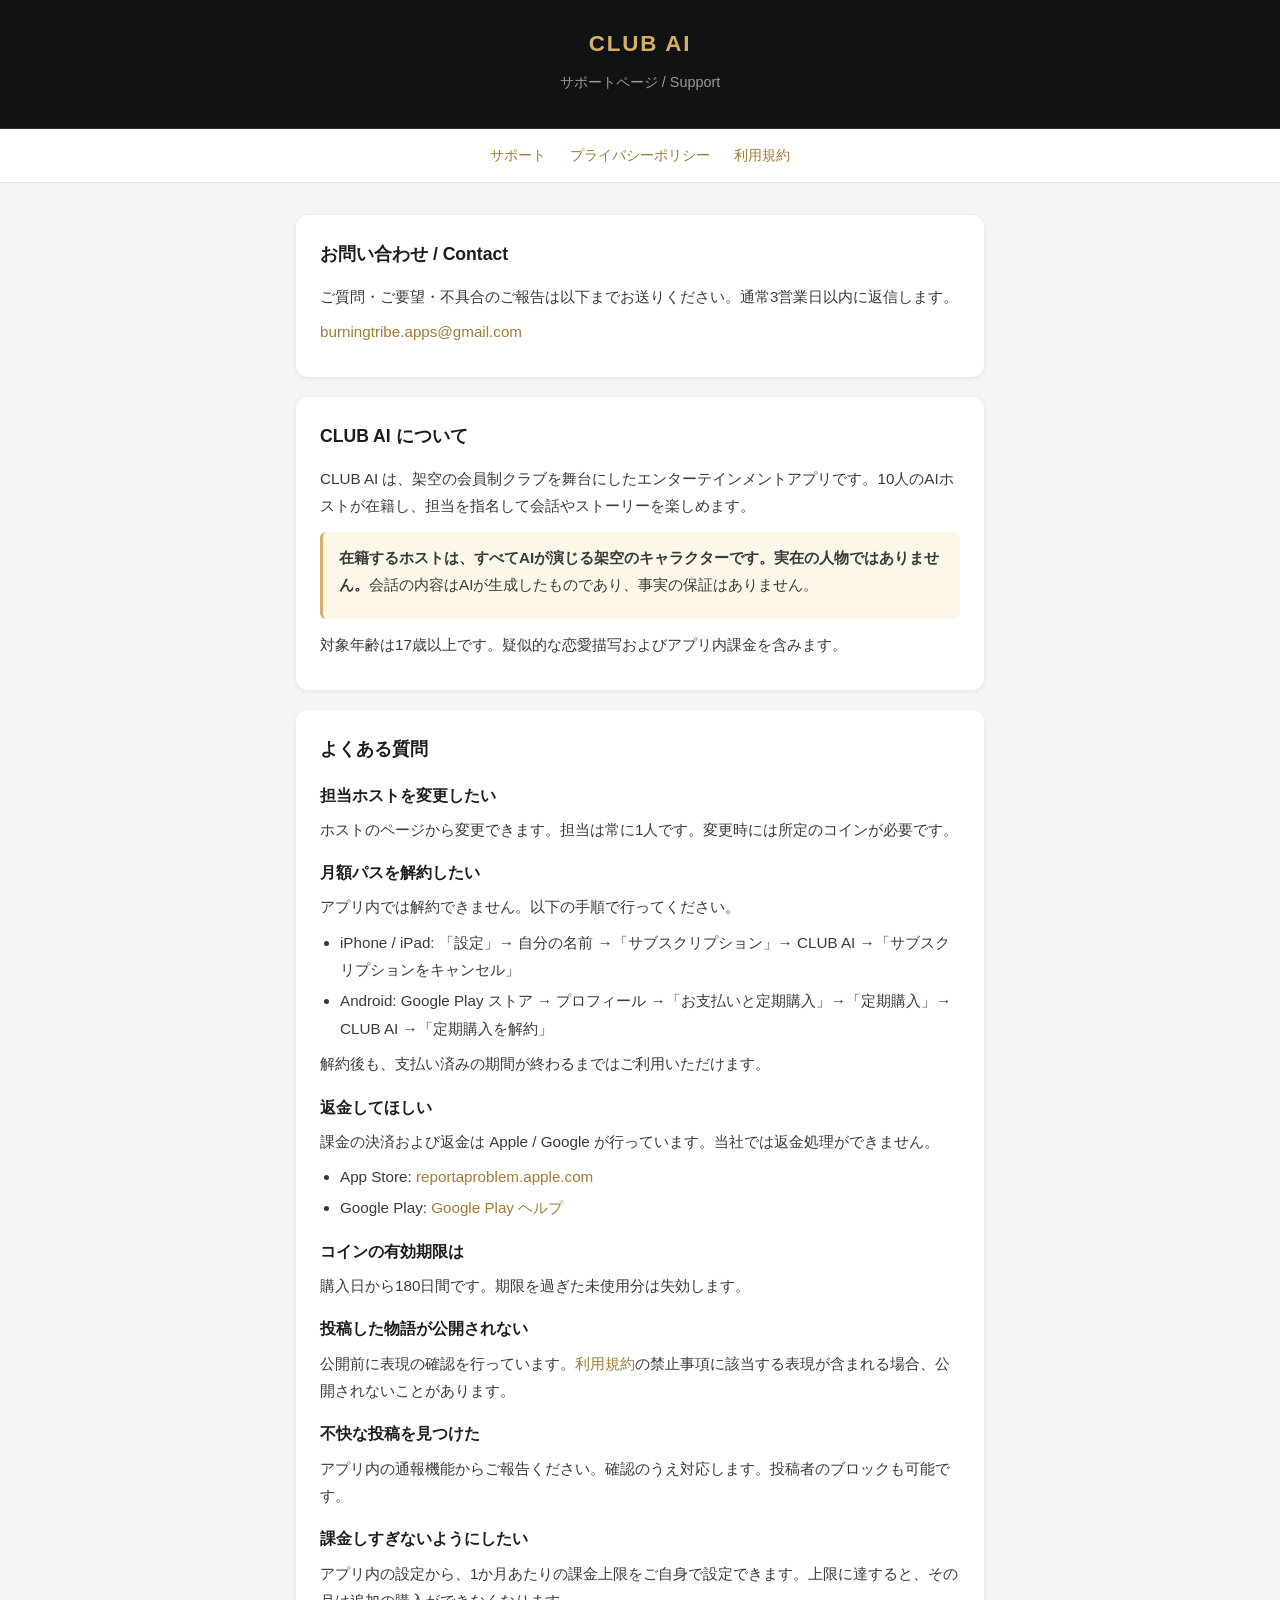
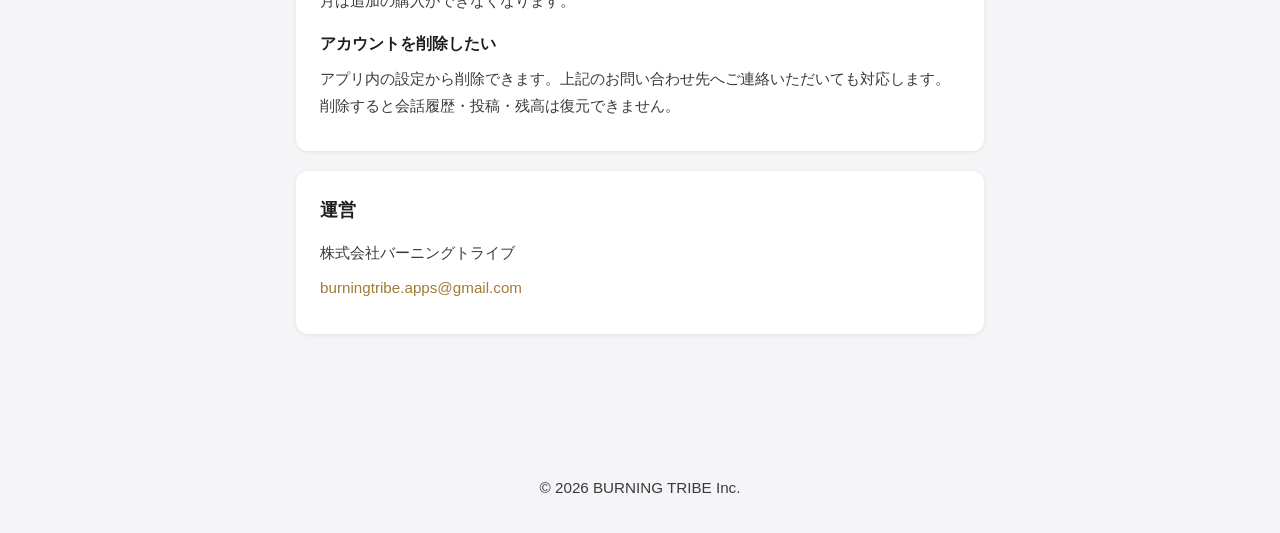
==== index.html @ 4118f538 "CLUB AI サポート・プライバシーポリシー・利用規約" ====
<!DOCTYPE html>
<html lang="ja">
<head>
<meta charset="UTF-8">
<meta name="viewport" content="width=device-width, initial-scale=1.0">
<title>CLUB AI — サポート</title>
<link rel="stylesheet" href="style.css">
</head>
<body>
<header>
  <h1>CLUB AI</h1>
  <p>サポートページ / Support</p>
</header>
<nav>
  <a href="index.html">サポート</a>
  <a href="privacy.html">プライバシーポリシー</a>
  <a href="terms.html">利用規約</a>
</nav>
<main>

<section>
  <h2>お問い合わせ / Contact</h2>
  <p>ご質問・ご要望・不具合のご報告は以下までお送りください。通常3営業日以内に返信します。</p>
  <p><a href="mailto:burningtribe.apps@gmail.com">burningtribe.apps@gmail.com</a></p>
</section>

<section>
  <h2>CLUB AI について</h2>
  <p>CLUB AI は、架空の会員制クラブを舞台にしたエンターテインメントアプリです。10人のAIホストが在籍し、担当を指名して会話やストーリーを楽しめます。</p>
  <div class="note">
    <p><strong>在籍するホストは、すべてAIが演じる架空のキャラクターです。実在の人物ではありません。</strong>会話の内容はAIが生成したものであり、事実の保証はありません。</p>
  </div>
  <p>対象年齢は17歳以上です。疑似的な恋愛描写およびアプリ内課金を含みます。</p>
</section>

<section>
  <h2>よくある質問</h2>

  <h3>担当ホストを変更したい</h3>
  <p>ホストのページから変更できます。担当は常に1人です。変更時には所定のコインが必要です。</p>

  <h3>月額パスを解約したい</h3>
  <p>アプリ内では解約できません。以下の手順で行ってください。</p>
  <ul>
    <li>iPhone / iPad: 「設定」→ 自分の名前 →「サブスクリプション」→ CLUB AI →「サブスクリプションをキャンセル」</li>
    <li>Android: Google Play ストア → プロフィール →「お支払いと定期購入」→「定期購入」→ CLUB AI →「定期購入を解約」</li>
  </ul>
  <p>解約後も、支払い済みの期間が終わるまではご利用いただけます。</p>

  <h3>返金してほしい</h3>
  <p>課金の決済および返金は Apple / Google が行っています。当社では返金処理ができません。</p>
  <ul>
    <li>App Store: <a href="https://reportaproblem.apple.com/">reportaproblem.apple.com</a></li>
    <li>Google Play: <a href="https://support.google.com/googleplay/answer/2479637">Google Play ヘルプ</a></li>
  </ul>

  <h3>コインの有効期限は</h3>
  <p>購入日から180日間です。期限を過ぎた未使用分は失効します。</p>

  <h3>投稿した物語が公開されない</h3>
  <p>公開前に表現の確認を行っています。<a href="terms.html">利用規約</a>の禁止事項に該当する表現が含まれる場合、公開されないことがあります。</p>

  <h3>不快な投稿を見つけた</h3>
  <p>アプリ内の通報機能からご報告ください。確認のうえ対応します。投稿者のブロックも可能です。</p>

  <h3>課金しすぎないようにしたい</h3>
  <p>アプリ内の設定から、1か月あたりの課金上限をご自身で設定できます。上限に達すると、その月は追加の購入ができなくなります。</p>

  <h3>アカウントを削除したい</h3>
  <p>アプリ内の設定から削除できます。上記のお問い合わせ先へご連絡いただいても対応します。削除すると会話履歴・投稿・残高は復元できません。</p>
</section>

<section>
  <h2>運営</h2>
  <p>株式会社バーニングトライブ</p>
  <p><a href="mailto:burningtribe.apps@gmail.com">burningtribe.apps@gmail.com</a></p>
</section>

</main>
<footer>
  <p>© 2026 BURNING TRIBE Inc.</p>
</footer>
</body>
</html>
---- style.css ----
*, *::before, *::after { box-sizing: border-box; margin: 0; padding: 0; }

body {
  font-family: -apple-system, BlinkMacSystemFont, 'Helvetica Neue', 'Hiragino Sans', sans-serif;
  background: #f5f5f7;
  color: #1d1d1f;
  line-height: 1.8;
}

header {
  background: #111214;
  border-bottom: 1px solid #2a2b2f;
  padding: 24px;
  text-align: center;
}

header h1 {
  font-size: 1.4rem;
  font-weight: 700;
  color: #d4af6a;
  letter-spacing: 0.08em;
}

header p {
  font-size: 0.9rem;
  color: #9a9aa0;
  margin-top: 6px;
}

nav {
  background: #fff;
  border-bottom: 1px solid #e0e0e0;
  padding: 12px 16px;
  text-align: center;
}

nav a {
  font-size: 0.9rem;
  margin: 0 10px;
  white-space: nowrap;
}

main { max-width: 720px; margin: 32px auto; padding: 0 16px 64px; }

section {
  background: #fff;
  border-radius: 12px;
  padding: 24px;
  margin-bottom: 20px;
  box-shadow: 0 1px 4px rgba(0, 0, 0, 0.08);
}

h2 { font-size: 1.1rem; font-weight: 700; margin-bottom: 12px; }
h3 { font-size: 0.98rem; font-weight: 700; margin: 16px 0 6px; }
p { font-size: 0.95rem; color: #3a3a3c; margin-bottom: 8px; }
ul { margin: 8px 0 8px 20px; }
li { font-size: 0.95rem; color: #3a3a3c; margin-bottom: 4px; }

a { color: #a07c34; text-decoration: none; }
a:hover { text-decoration: underline; }

.note {
  background: #fdf7e8;
  border-left: 3px solid #d4af6a;
  padding: 12px 16px;
  border-radius: 6px;
  margin: 12px 0;
}

table { width: 100%; border-collapse: collapse; margin: 12px 0; font-size: 0.9rem; }
th, td { border: 1px solid #e0e0e0; padding: 8px 10px; text-align: left; }
th { background: #fafafa; font-weight: 700; }

footer { text-align: center; font-size: 0.8rem; color: #6e6e73; padding: 24px 16px; }
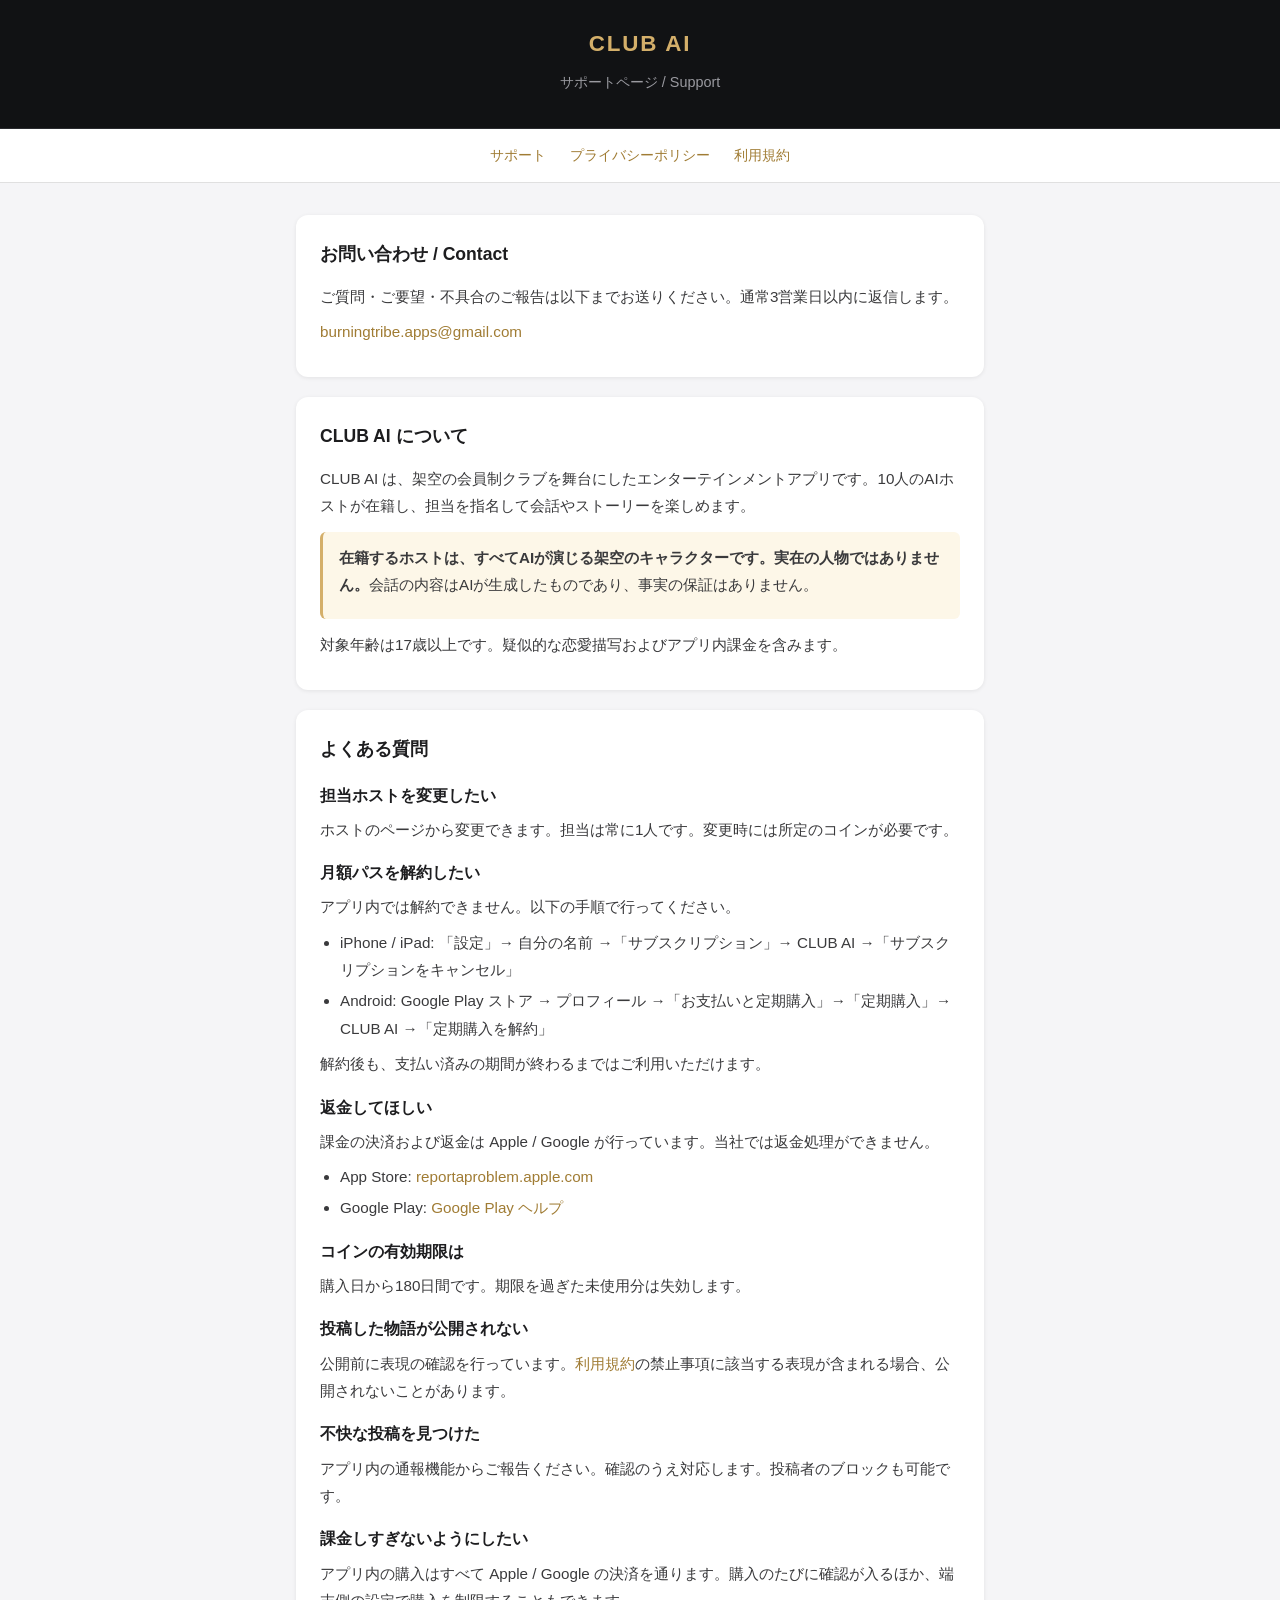
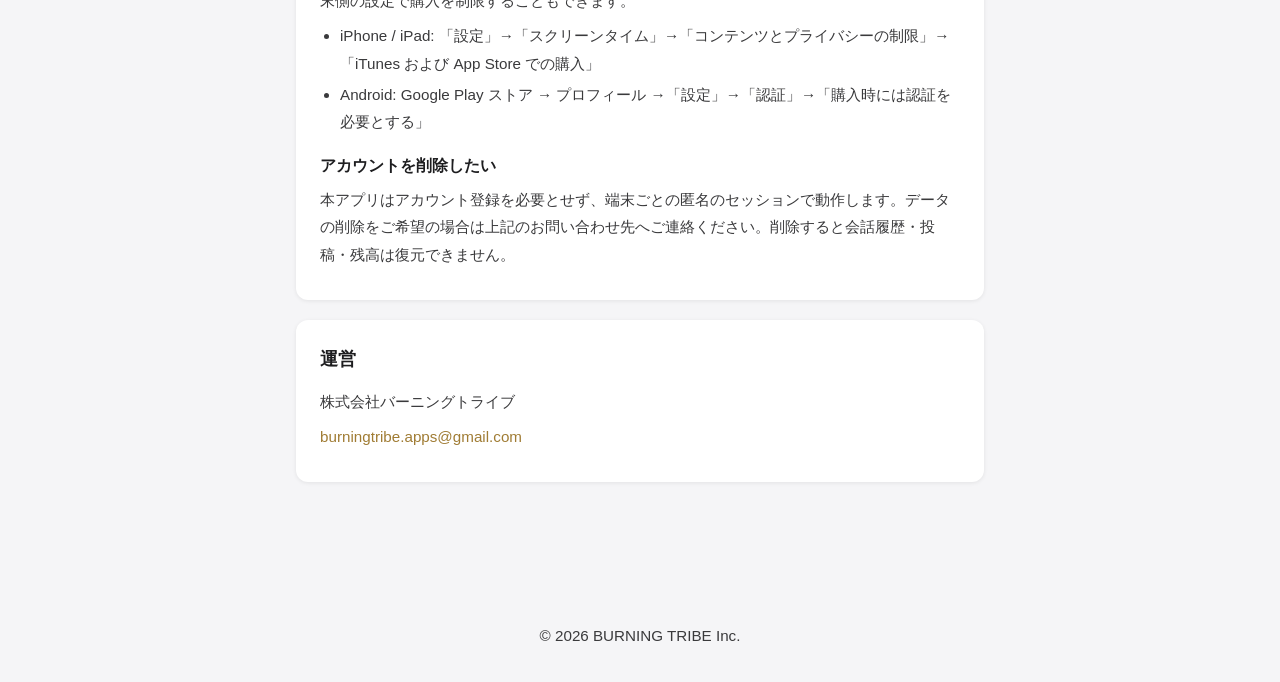
==== commit 6ca68f31: "fix: 実装に存在しない機能の記述を削除 - 課金上限のユーザー設定: users.monthly_cap は書き込み経路が無く永久に0。   PATCH /me は displayName しか受" ====
--- a/index.html
+++ b/index.html
@@ -64,10 +64,14 @@
   <p>アプリ内の通報機能からご報告ください。確認のうえ対応します。投稿者のブロックも可能です。</p>
 
   <h3>課金しすぎないようにしたい</h3>
-  <p>アプリ内の設定から、1か月あたりの課金上限をご自身で設定できます。上限に達すると、その月は追加の購入ができなくなります。</p>
+  <p>アプリ内の購入はすべて Apple / Google の決済を通ります。購入のたびに確認が入るほか、端末側の設定で購入を制限することもできます。</p>
+  <ul>
+    <li>iPhone / iPad: 「設定」→「スクリーンタイム」→「コンテンツとプライバシーの制限」→「iTunes および App Store での購入」</li>
+    <li>Android: Google Play ストア → プロフィール →「設定」→「認証」→「購入時には認証を必要とする」</li>
+  </ul>
 
   <h3>アカウントを削除したい</h3>
-  <p>アプリ内の設定から削除できます。上記のお問い合わせ先へご連絡いただいても対応します。削除すると会話履歴・投稿・残高は復元できません。</p>
+  <p>本アプリはアカウント登録を必要とせず、端末ごとの匿名のセッションで動作します。データの削除をご希望の場合は上記のお問い合わせ先へご連絡ください。削除すると会話履歴・投稿・残高は復元できません。</p>
 </section>
 
 <section>
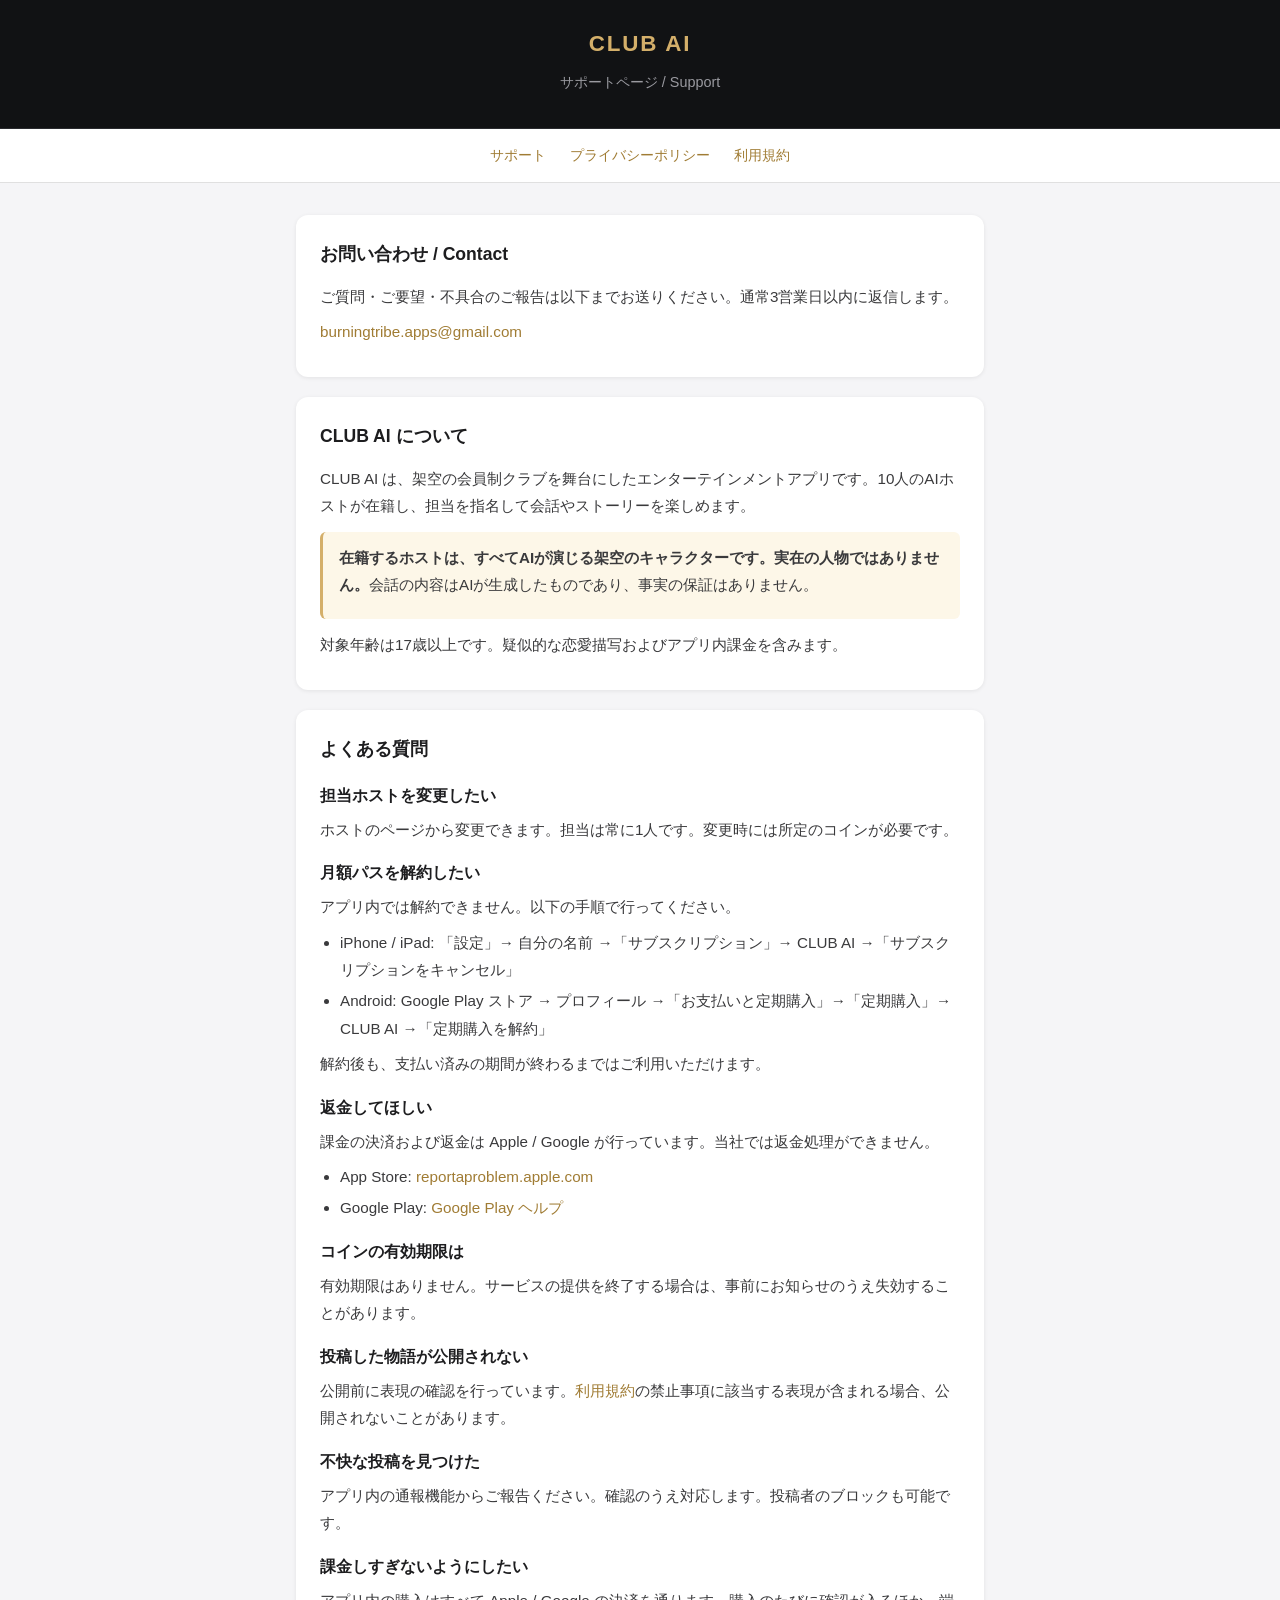
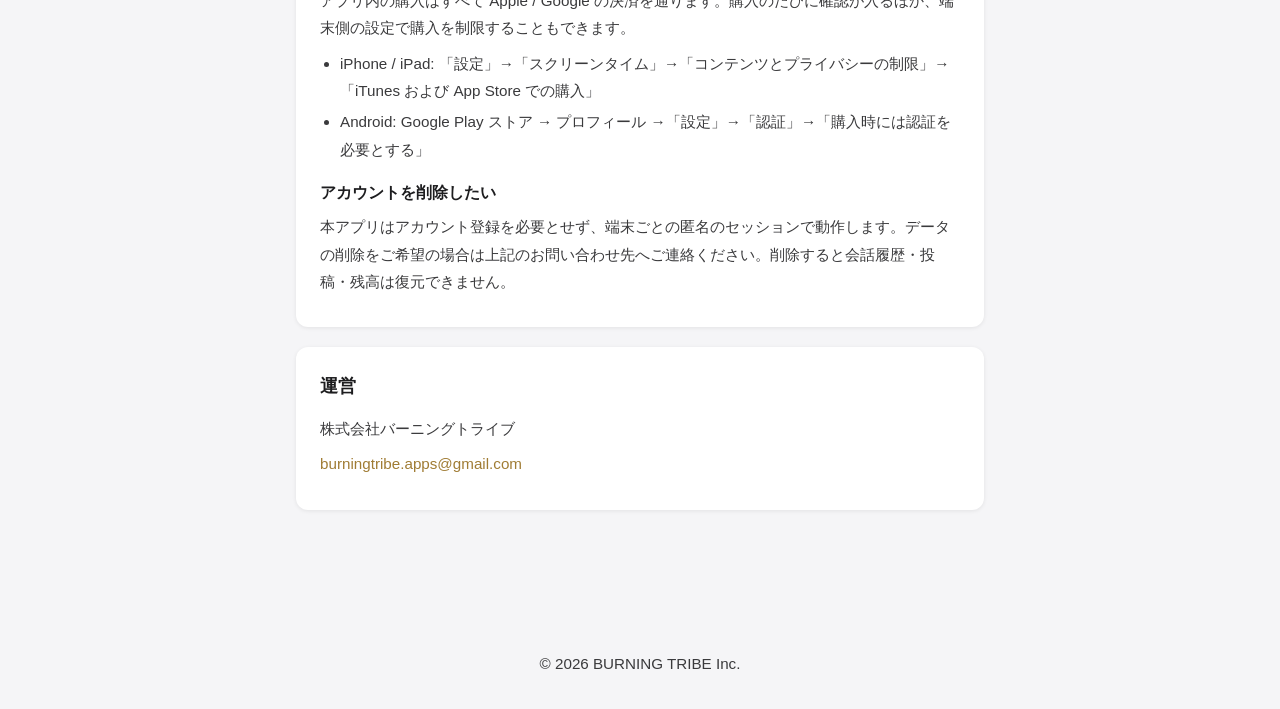
==== commit bbfb7f84: "fix: コイン有効期限180日の記述を削除 失効処理は実装されていない(worker に有効期限のカラムも判定も無い)。 「180日で失効」と書いて実行しないより、実態(失効なし)を書く。 サービス" ====
--- a/index.html
+++ b/index.html
@@ -55,7 +55,7 @@
   </ul>
 
   <h3>コインの有効期限は</h3>
-  <p>購入日から180日間です。期限を過ぎた未使用分は失効します。</p>
+  <p>有効期限はありません。サービスの提供を終了する場合は、事前にお知らせのうえ失効することがあります。</p>
 
   <h3>投稿した物語が公開されない</h3>
   <p>公開前に表現の確認を行っています。<a href="terms.html">利用規約</a>の禁止事項に該当する表現が含まれる場合、公開されないことがあります。</p>
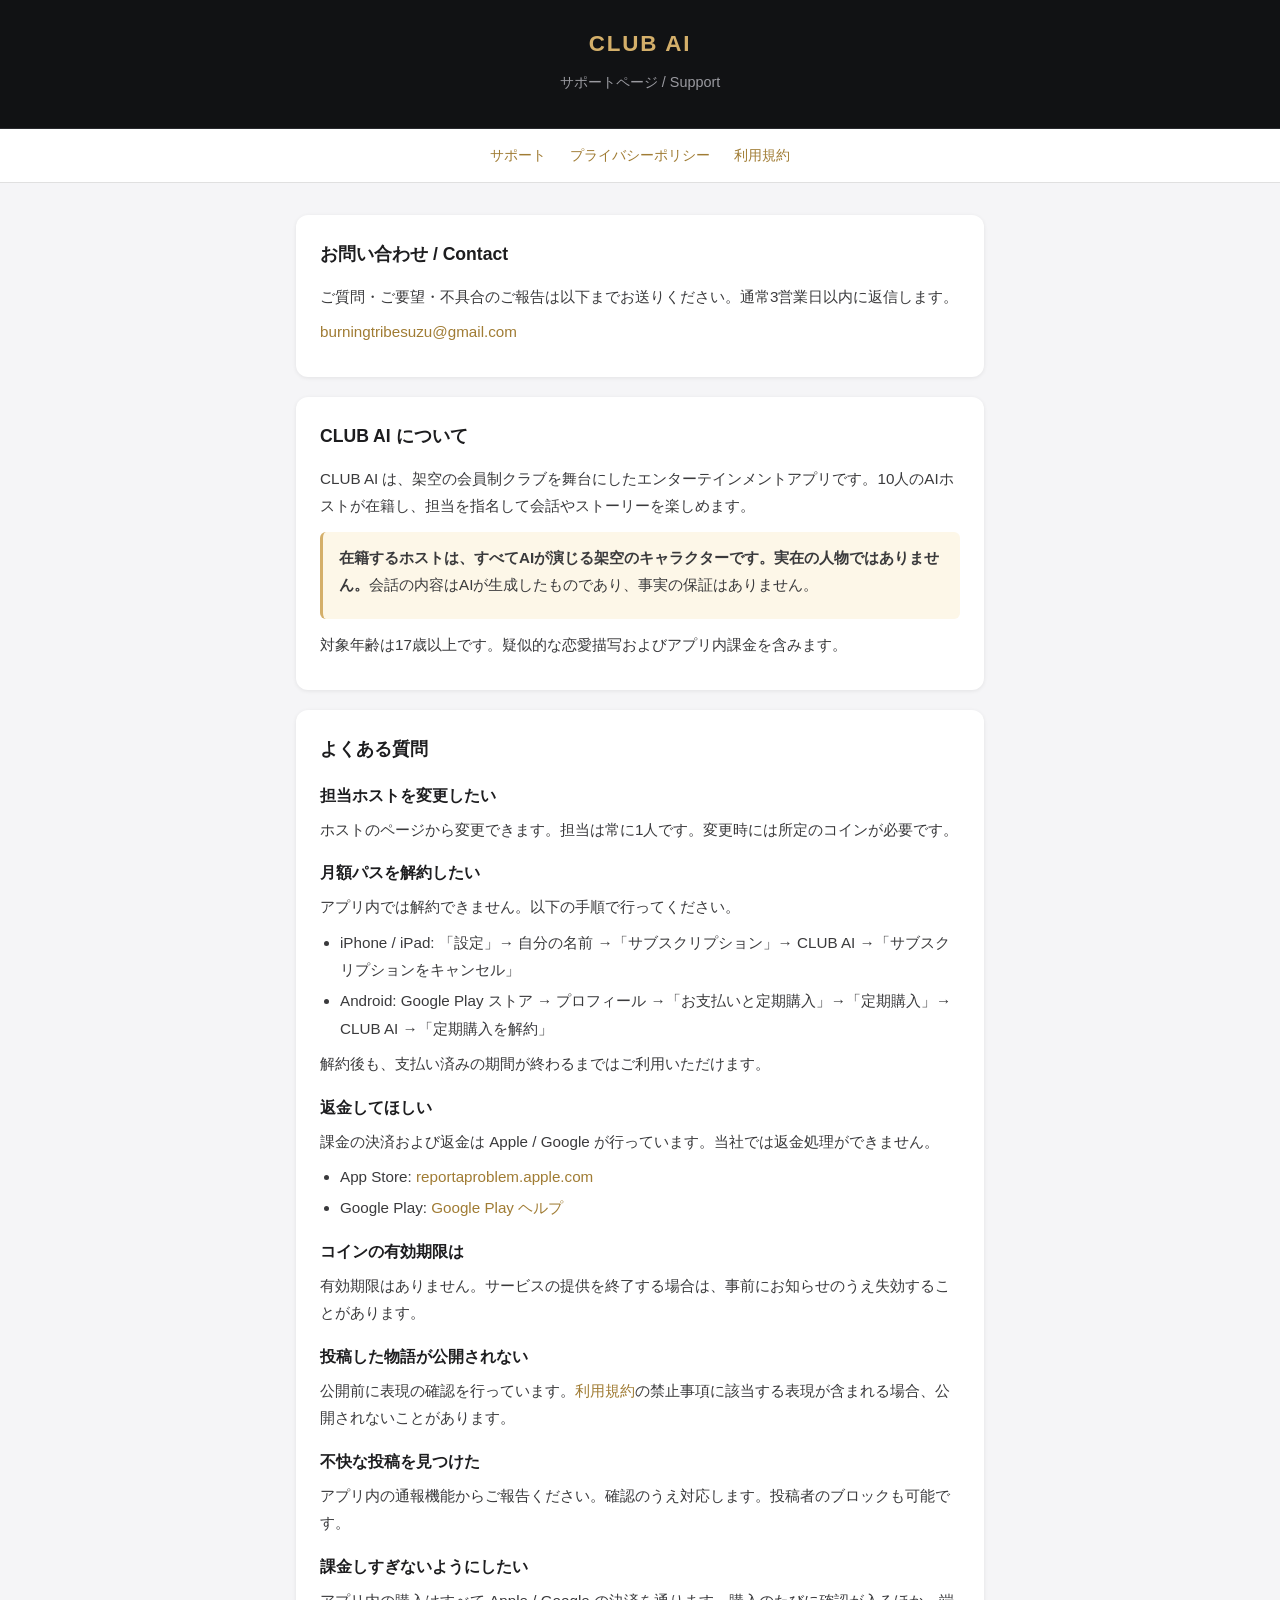
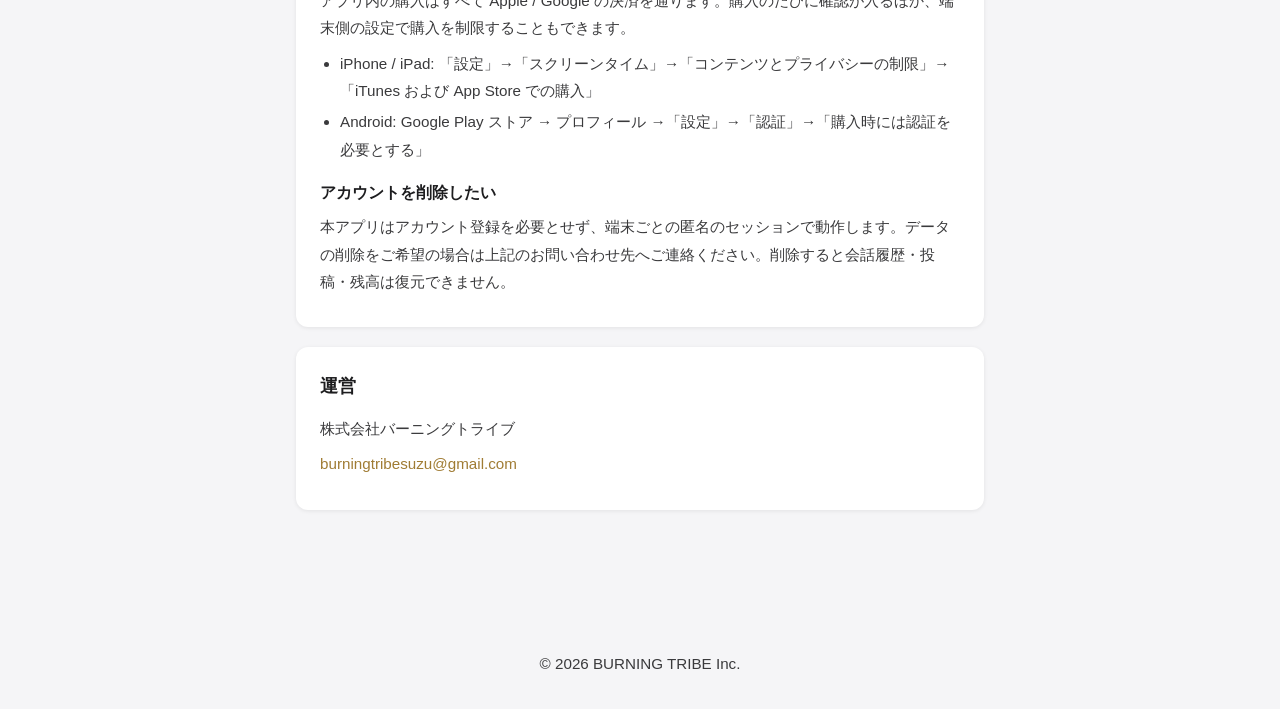
==== commit 6aa903ee: "fix: support site contact email to burningtribesuzu@gmail.com" ====
--- a/index.html
+++ b/index.html
@@ -21,7 +21,7 @@
 <section>
   <h2>お問い合わせ / Contact</h2>
   <p>ご質問・ご要望・不具合のご報告は以下までお送りください。通常3営業日以内に返信します。</p>
-  <p><a href="mailto:burningtribe.apps@gmail.com">burningtribe.apps@gmail.com</a></p>
+  <p><a href="mailto:burningtribesuzu@gmail.com">burningtribesuzu@gmail.com</a></p>
 </section>
 
 <section>
@@ -77,7 +77,7 @@
 <section>
   <h2>運営</h2>
   <p>株式会社バーニングトライブ</p>
-  <p><a href="mailto:burningtribe.apps@gmail.com">burningtribe.apps@gmail.com</a></p>
+  <p><a href="mailto:burningtribesuzu@gmail.com">burningtribesuzu@gmail.com</a></p>
 </section>
 
 </main>
